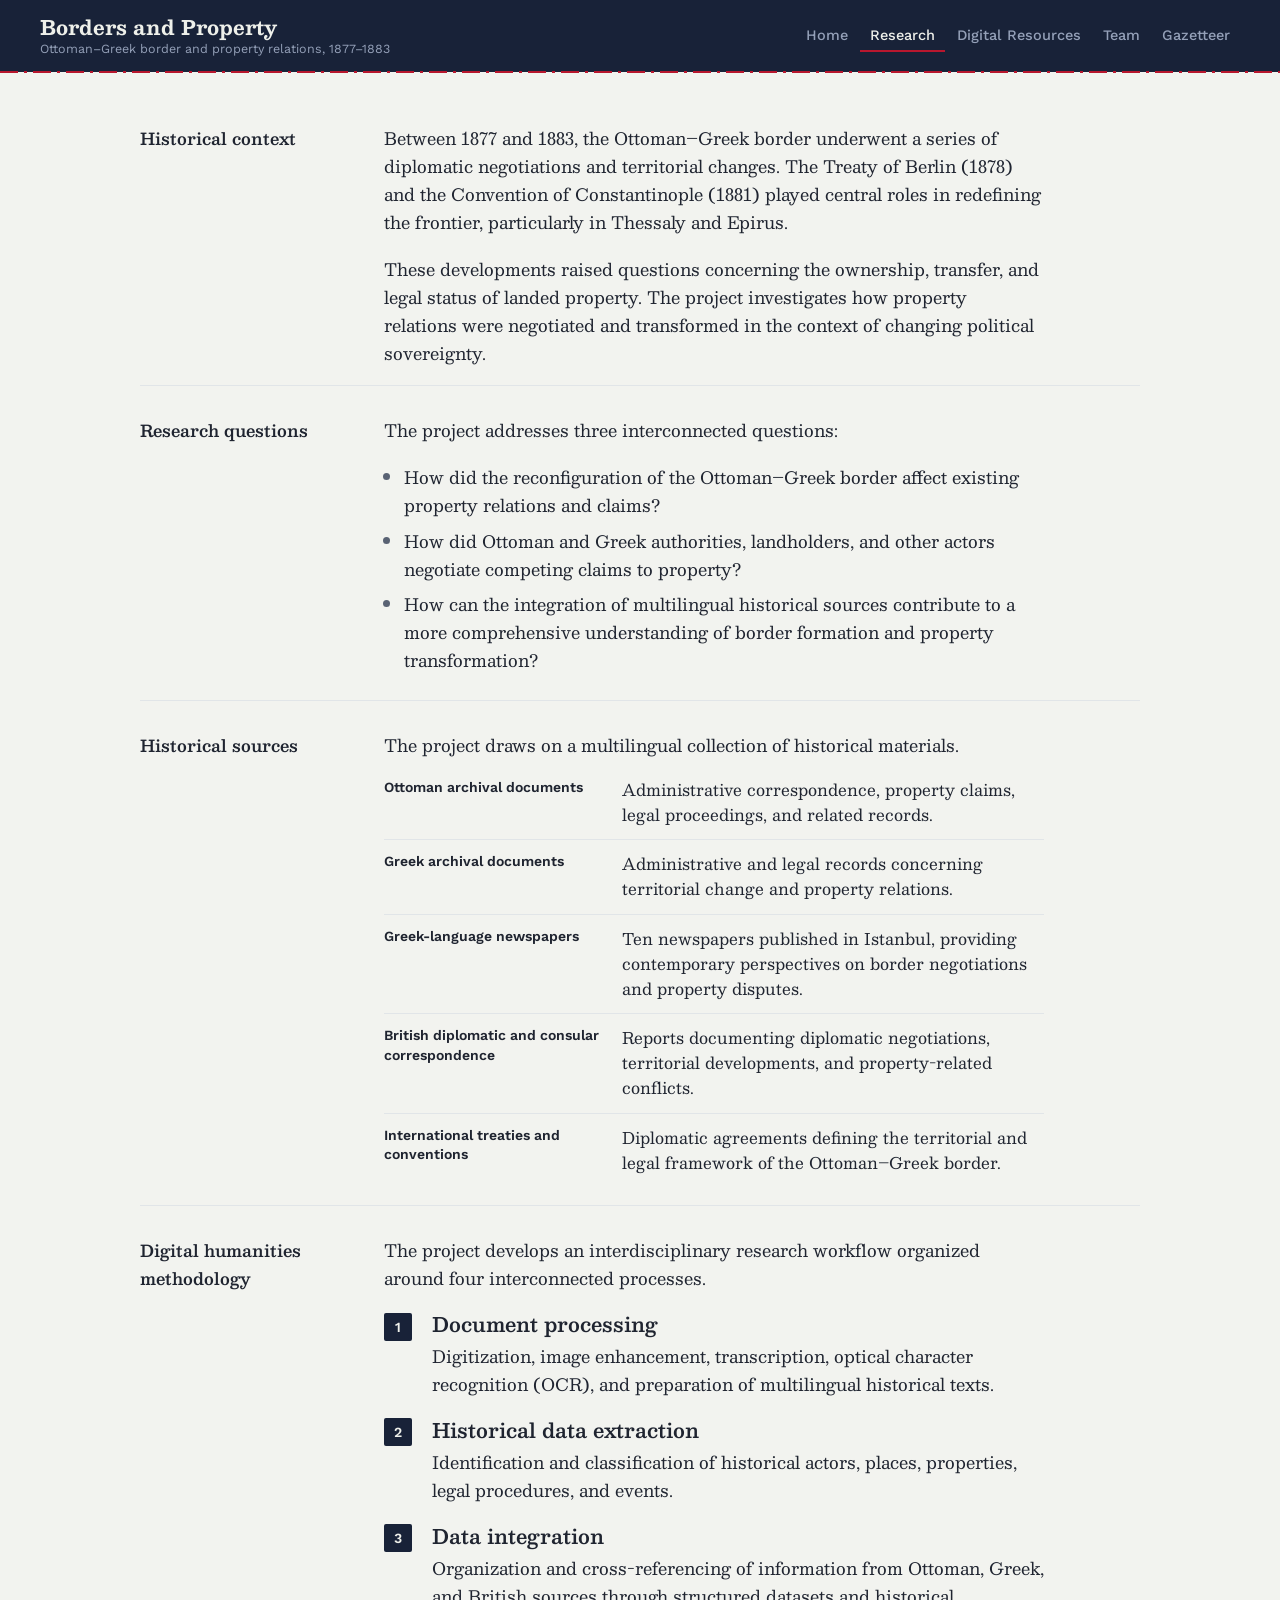
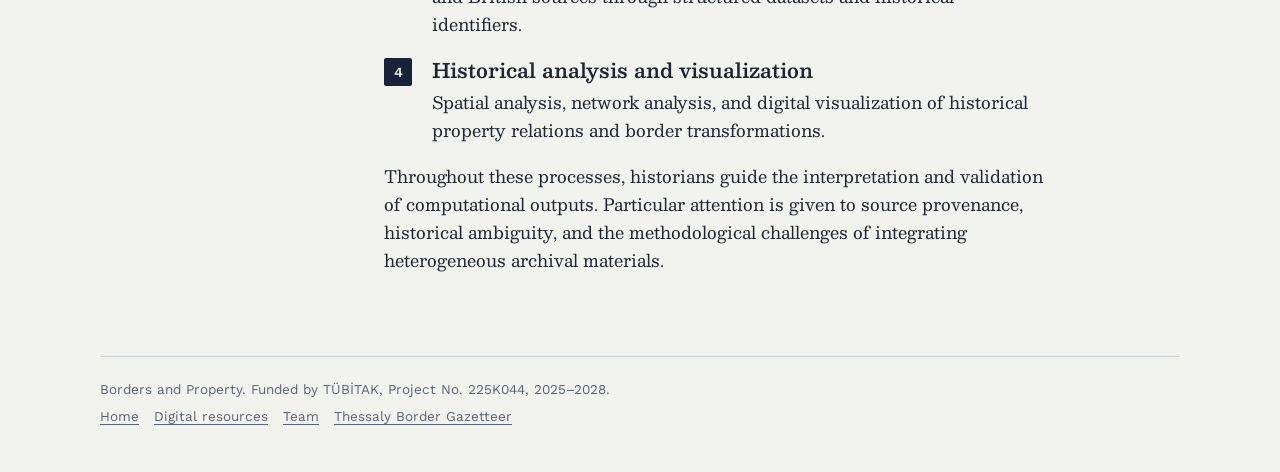
==== research/index.html @ d20c4377 "Build project site from content draft with new visual identity Add Research, Digital Resources and T" ====
<!DOCTYPE html>
<html lang="en">
<head>
  <meta charset="UTF-8">
  <meta name="viewport" content="width=device-width, initial-scale=1.0">
  <title>Research · Borders and Property</title>
  <meta name="description" content="Historical context, research questions, sources and digital humanities methodology of the Borders and Property project.">
  <link rel="preconnect" href="https://fonts.googleapis.com">
  <link rel="preconnect" href="https://fonts.gstatic.com" crossorigin>
  <link href="https://fonts.googleapis.com/css2?family=Besley:ital,wght@0,400..900;1,400..900&family=Work+Sans:ital,wght@0,300..700;1,300..700&display=swap" rel="stylesheet">
  <link rel="stylesheet" href="/site.css">
</head>
<body>

  <header class="app-header">
    <a class="brand" href="/">
      <span class="brand-name">Borders and Property</span>
      <span class="brand-sub">Ottoman–Greek border and property relations, 1877–1883</span>
    </a>
    <nav class="site-nav" aria-label="Site">
      <a href="/">Home</a>
      <a href="/research/" aria-current="page">Research</a>
      <a href="/resources/"><span class="long">Digital </span>Resources</a>
      <a href="/team/">Team</a>
      <a href="/Thessaly-Border-Gazetteer/">Gazetteer</a>
    </nav>
  </header>
  <div class="frontier-line" aria-hidden="true"></div>

  <main class="page">

    <section class="section">
      <h2>Historical context</h2>
      <div class="body">
        <p>Between 1877 and 1883, the Ottoman–Greek border underwent a series of diplomatic negotiations and territorial changes. The Treaty of Berlin (1878) and the Convention of Constantinople (1881) played central roles in redefining the frontier, particularly in Thessaly and Epirus.</p>
        <p>These developments raised questions concerning the ownership, transfer, and legal status of landed property. The project investigates how property relations were negotiated and transformed in the context of changing political sovereignty.</p>
      </div>
    </section>

    <section class="section">
      <h2>Research questions</h2>
      <div class="body">
        <p>The project addresses three interconnected questions:</p>
        <ul>
          <li>How did the reconfiguration of the Ottoman–Greek border affect existing property relations and claims?</li>
          <li>How did Ottoman and Greek authorities, landholders, and other actors negotiate competing claims to property?</li>
          <li>How can the integration of multilingual historical sources contribute to a more comprehensive understanding of border formation and property transformation?</li>
        </ul>
      </div>
    </section>

    <section class="section">
      <h2>Historical sources</h2>
      <div class="body">
        <p>The project draws on a multilingual collection of historical materials.</p>
        <table class="sources">
          <tr><th scope="row">Ottoman archival documents</th><td>Administrative correspondence, property claims, legal proceedings, and related records.</td></tr>
          <tr><th scope="row">Greek archival documents</th><td>Administrative and legal records concerning territorial change and property relations.</td></tr>
          <tr><th scope="row">Greek-language newspapers</th><td>Ten newspapers published in Istanbul, providing contemporary perspectives on border negotiations and property disputes.</td></tr>
          <tr><th scope="row">British diplomatic and consular correspondence</th><td>Reports documenting diplomatic negotiations, territorial developments, and property-related conflicts.</td></tr>
          <tr><th scope="row">International treaties and conventions</th><td>Diplomatic agreements defining the territorial and legal framework of the Ottoman–Greek border.</td></tr>
        </table>
      </div>
    </section>

    <section class="section">
      <h2>Digital humanities methodology</h2>
      <div class="body">
        <p>The project develops an interdisciplinary research workflow organized around four interconnected processes.</p>
        <ol class="workflow">
          <li>
            <h3>Document processing</h3>
            <p>Digitization, image enhancement, transcription, optical character recognition (OCR), and preparation of multilingual historical texts.</p>
          </li>
          <li>
            <h3>Historical data extraction</h3>
            <p>Identification and classification of historical actors, places, properties, legal procedures, and events.</p>
          </li>
          <li>
            <h3>Data integration</h3>
            <p>Organization and cross-referencing of information from Ottoman, Greek, and British sources through structured datasets and historical identifiers.</p>
          </li>
          <li>
            <h3>Historical analysis and visualization</h3>
            <p>Spatial analysis, network analysis, and digital visualization of historical property relations and border transformations.</p>
          </li>
        </ol>
        <p>Throughout these processes, historians guide the interpretation and validation of computational outputs. Particular attention is given to source provenance, historical ambiguity, and the methodological challenges of integrating heterogeneous archival materials.</p>
      </div>
    </section>

  </main>

  <footer class="site-footer">
    <p>Borders and Property. Funded by TÜBİTAK, Project No. 225K044, 2025–2028.</p>
    <p><a href="/">Home</a> &nbsp; <a href="/resources/">Digital resources</a> &nbsp; <a href="/team/">Team</a> &nbsp; <a href="/Thessaly-Border-Gazetteer/">Thessaly Border Gazetteer</a></p>
  </footer>

</body>
</html>
---- site.css ----
/* Borders and Property — shared styles
   Palette: iron-gall ink, document white, carmine boundary line, cobalt wash.
   Type: Besley, a Clarendon (the slab of Victorian official printing and maps) for titles and text;
         Work Sans, drawn after the early British grotesques, for navigation, labels and figures. */

:root{
  --header-h: 72px;

  --paper:        #f2f3ef;
  --sheet:        #ffffff;
  --ink:          #182238;
  --ink-2:        #22304d;
  --on-ink:       #eef0ea;
  --on-ink-soft:  #94a0b8;

  --text:         #1f2430;
  --text-soft:    #596273;
  --rule:         #c9cfd6;
  --rule-soft:    #e1e5e8;

  --frontier:     #b8172e;
  --cobalt:       #2a4d9b;

  --hatch-dark:   repeating-linear-gradient(135deg, var(--ink) 0 1.5px, transparent 1.5px 6px);
  --hatch-light:  repeating-linear-gradient(135deg, rgba(238,240,234,.75) 0 1.5px, transparent 1.5px 6px);

  --serif: "Besley", "Clarendon", "Rockwell", Georgia, serif;
  --sans:  "Work Sans", "Helvetica Neue", Arial, sans-serif;

  --measure: 66ch;
  --gutter: clamp(16px, 4vw, 40px);
}

*{ box-sizing:border-box; }
html{ -webkit-text-size-adjust:100%; }
body{
  margin:0; background:var(--paper); color:var(--text);
  font-family:var(--serif); font-size:17px; line-height:1.65;
  -webkit-font-smoothing:antialiased; text-rendering:optimizeLegibility;
}
a{ color:var(--cobalt); text-decoration:underline; text-decoration-thickness:1px; text-underline-offset:3px; }
a:hover{ color:var(--frontier); }
a:focus-visible, button:focus-visible{ outline:2px solid var(--frontier); outline-offset:3px; }
p{ margin:0 0 1.1em; }
em{ font-style:italic; }

/* ---------- Header: one band shared by every page, including the gazetteer ---------- */
.app-header{
  position:fixed; inset:0 0 auto 0; height:var(--header-h); z-index:2000;
  display:flex; align-items:center; gap:24px;
  padding:0 var(--gutter);
  background:var(--ink); color:var(--on-ink);
}
.brand{ display:flex; flex-direction:column; justify-content:center; min-width:0; text-decoration:none; color:inherit; }
.brand:hover{ color:inherit; }
.brand-name{
  font-family:var(--serif); font-size:20px; font-weight:700; line-height:1.1; letter-spacing:0;
  color:var(--on-ink); white-space:nowrap;
}
.brand-sub{
  margin-top:3px; font-family:var(--sans); font-size:12.5px; line-height:1.2; font-weight:400;
  color:var(--on-ink-soft); white-space:nowrap; overflow:hidden; text-overflow:ellipsis;
}

.site-nav{ margin-left:auto; display:flex; align-items:center; gap:2px; flex:0 0 auto; max-width:100%; }
.site-nav a{
  font-family:var(--sans); font-size:14.5px; font-weight:500; line-height:1;
  color:var(--on-ink-soft); text-decoration:none; white-space:nowrap;
  padding:9px 10px 7px; border-bottom:2px solid transparent;
}
.site-nav a:hover{ color:var(--on-ink); }
.site-nav a[aria-current="page"]{ color:var(--on-ink); border-bottom-color:var(--frontier); }

/* Boundary symbol: the dash-dot line of an international frontier, drawn once on load. */
.frontier-line{
  position:fixed; left:0; right:0; top:calc(var(--header-h) - 1px); height:2px; z-index:2001;
  background:repeating-linear-gradient(to right,
    var(--frontier) 0 18px, transparent 18px 24px,
    var(--frontier) 24px 27px, transparent 27px 33px);
  clip-path:inset(0 100% 0 0);
  animation:draw 1.1s cubic-bezier(.72,0,.2,1) .1s forwards;
}
@keyframes draw{ to{ clip-path:inset(0 0 0 0); } }

/* Narrow screens: brand on one row, navigation on the next. */
@media (max-width:720px){
  :root{ --header-h: 102px; }
  .app-header{ flex-wrap:wrap; align-content:center; gap:6px 12px; padding-top:4px; }
  .brand{ flex:1 1 100%; }
  .brand-sub{ display:none; }
  .site-nav{ margin-left:-8px; overflow-x:auto; scrollbar-width:none; }
  .site-nav::-webkit-scrollbar{ display:none; }
  .site-nav a{ font-size:13.5px; font-stretch:85%; padding:8px 8px 6px; }
  .site-nav .long{ display:none; }
}
@media (max-width:360px){
  .site-nav a{ font-stretch:75%; padding:8px 6px 6px; }
}

/* ---------- Page scaffold ---------- */
.page{ max-width:1080px; margin:0 auto; padding:calc(var(--header-h) + 40px) var(--gutter) 64px; }
.hero + .page{ padding-top:16px; }

/* Side-headed sections: the heading sits in the margin beside its first paragraph,
   the way shoulder-notes do in nineteenth-century treatises. */
.section{
  display:grid; grid-template-columns:200px minmax(0, var(--measure)); column-gap:44px;
  padding:30px 0 18px; border-top:1px solid var(--rule-soft);
}
.section:first-of-type{ border-top:0; padding-top:12px; }
.section > h2{
  grid-column:1; margin:0; font-family:var(--serif); font-weight:600;
  font-size:16.5px; line-height:1.7; color:var(--text);
}
.section > .body{ grid-column:2; min-width:0; }
.body > :last-child{ margin-bottom:0; }
.body h3{ font-family:var(--serif); font-weight:600; font-size:20px; line-height:1.3; margin:1.2em 0 .35em; }
.body h3:first-child{ margin-top:0; }
.body ul{ padding-left:1.2em; margin:0 0 1.1em; }
.body li{ margin-bottom:.45em; }
.body li::marker{ color:var(--text-soft); }

@media (max-width:860px){
  .section{ grid-template-columns:1fr; row-gap:10px; }
  .section > h2, .section > .body{ grid-column:1; }
}

/* Small sans labels used where a word has to act like a caption, not a heading. */
.label{ font-family:var(--sans); font-size:13px; font-weight:500; color:var(--text-soft); }

/* ---------- Home hero ---------- */
.hero{ background:var(--ink); color:var(--on-ink); }
.hero-inner{ max-width:1080px; margin:0 auto; padding:calc(var(--header-h) + 56px) var(--gutter) 52px; }
.hero h1{
  margin:0 0 44px; font-family:var(--serif); font-weight:700;
  font-size:clamp(28px, 4vw, 46px); line-height:1.14; letter-spacing:-.01em; max-width:24ch;
}

/* Project timeline drawn as a map scale bar: surveyed time solid, unsurveyed time hatched. */
.scale{ max-width:420px; font-family:var(--sans); }
.scale-bar{ display:flex; height:12px; border:1px solid var(--on-ink); }
.scale-seg{ flex:1 1 0; position:relative; background:var(--hatch-light); }
.scale-seg + .scale-seg{ border-left:1px solid var(--on-ink); }
.scale-seg .fill{ position:absolute; inset:0 auto 0 0; width:0; background:var(--on-ink); }
.scale-ticks{ position:relative; height:20px; margin:6px 0 0; padding:0; list-style:none; font-size:13px; color:var(--on-ink-soft); font-variant-numeric:tabular-nums; }
.scale-ticks li{ position:absolute; top:0; transform:translateX(-50%); white-space:nowrap; }
.scale-ticks li:first-child{ transform:none; }
.scale-ticks li:last-child{ transform:translateX(-100%); }
.scale-note{ margin:10px 0 0; font-size:14px; color:var(--on-ink); }
.scale-note strong{ font-weight:600; }

/* ---------- Resource status: a three-stage pipeline, the current stage hatched ---------- */
.status{ list-style:none; margin:0 0 18px; padding:0; display:grid; grid-template-columns:repeat(3, 1fr); gap:4px; max-width:300px; }
.status li{ font-family:var(--sans); font-size:12px; line-height:1.3; color:var(--text-soft); white-space:nowrap; }
.status li::before{ content:""; display:block; height:7px; margin-bottom:7px; box-shadow:inset 0 0 0 1px var(--rule); }
.status li.is-done::before{ background:var(--ink); box-shadow:none; }
.status li.is-now::before{ background:var(--hatch-dark); box-shadow:inset 0 0 0 1px var(--ink); }
.status li.is-now{ color:var(--text); font-weight:600; }

/* ---------- Sheets: a white document laid on the desk ---------- */
.sheet{
  background:var(--sheet); border:1px solid var(--rule-soft); border-radius:3px;
  padding:22px 26px 24px; max-width:var(--measure);
}
.sheet h3{ margin:0 0 4px; }
.sheet .status{ margin:8px 0 16px; }

.btn{
  display:inline-block; font-family:var(--sans); font-size:15px; font-weight:600; line-height:1;
  color:var(--on-ink); background:var(--ink); text-decoration:none;
  padding:11px 16px 10px; border-radius:3px; border:1px solid var(--ink);
}
.btn:hover{ color:var(--on-ink); background:var(--ink-2); }

/* ---------- Tables ---------- */
.sources{ width:100%; border-collapse:collapse; margin:0 0 1.1em; }
.sources th, .sources td{ text-align:left; vertical-align:top; padding:12px 0; border-top:1px solid var(--rule-soft); }
.sources th{ font-family:var(--sans); font-size:14px; font-weight:600; color:var(--text); width:36%; padding-right:20px; line-height:1.4; }
.sources td{ font-size:16px; line-height:1.55; }
.sources tr:first-child th, .sources tr:first-child td{ border-top:0; padding-top:0; }

/* ---------- Numbered workflow (a real sequence) ---------- */
.workflow{ list-style:none; margin:0 0 1.1em; padding:0; counter-reset:step; }
.workflow li{ position:relative; padding-left:48px; margin-bottom:1em; counter-increment:step; }
.workflow li::before{
  content:counter(step); position:absolute; left:0; top:.1em;
  font-family:var(--sans); font-size:14px; font-weight:600; color:var(--on-ink);
  background:var(--ink); width:28px; height:28px; line-height:28px; text-align:center; border-radius:2px;
}
.workflow h3{ margin:0 0 .25em; }

/* ---------- Footer ---------- */
.site-footer{ border-top:1px solid var(--rule); margin:0 var(--gutter); padding:22px 0 40px; max-width:1080px; }
@media (min-width:1160px){ .site-footer{ margin:0 auto; } }
.site-footer p{ margin:0 0 6px; font-family:var(--sans); font-size:13.5px; color:var(--text-soft); line-height:1.5; }
.site-footer a{ color:var(--text-soft); }

/* Placeholders the project team still has to fill in. Visible on purpose. */
.todo{ background:#fff3c4; color:#5a4500; padding:0 .3em; border-radius:2px; font-family:var(--sans); font-size:.9em; }

@media (prefers-reduced-motion: reduce){
  .frontier-line{ animation:none; clip-path:inset(0 0 0 0); }
}
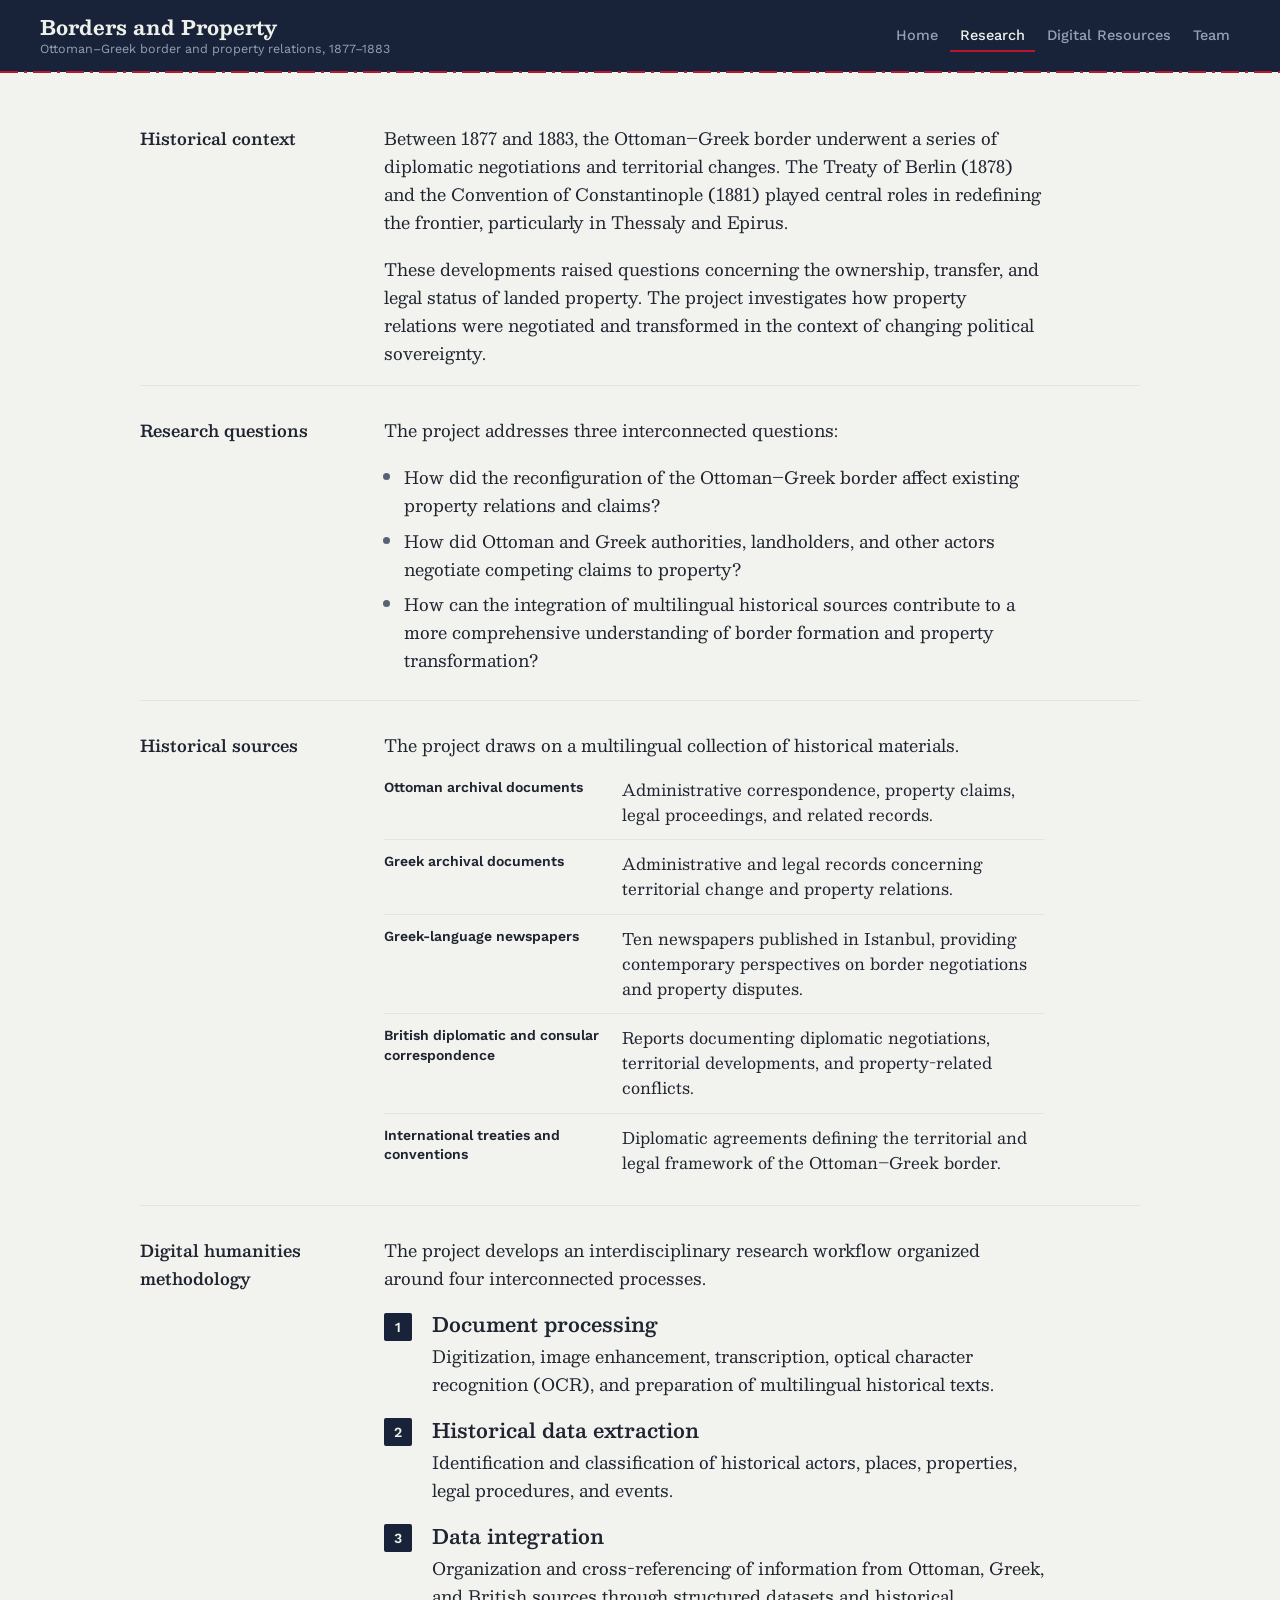
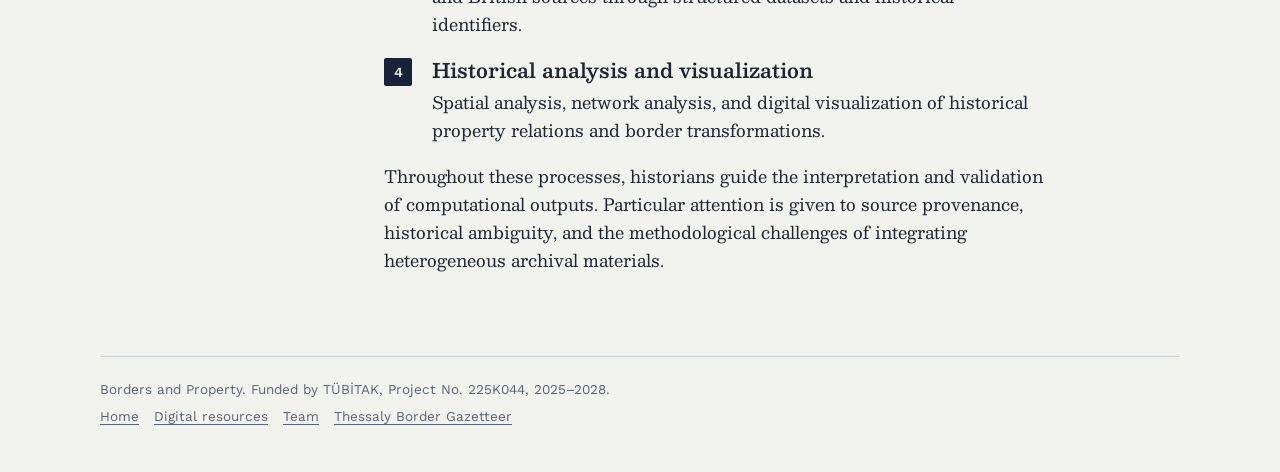
==== commit 374033f9: "Remove Gazetteer tab from header navigation" ====
--- a/research/index.html
+++ b/research/index.html
@@ -22,7 +22,6 @@
       <a href="/research/" aria-current="page">Research</a>
       <a href="/resources/"><span class="long">Digital </span>Resources</a>
       <a href="/team/">Team</a>
-      <a href="/Thessaly-Border-Gazetteer/">Gazetteer</a>
     </nav>
   </header>
   <div class="frontier-line" aria-hidden="true"></div>
--- a/site.css
+++ b/site.css
@@ -69,7 +69,7 @@
   padding:9px 10px 7px; border-bottom:2px solid transparent;
 }
 .site-nav a:hover{ color:var(--on-ink); }
-.site-nav a[aria-current="page"]{ color:var(--on-ink); border-bottom-color:var(--frontier); }
+.site-nav a[aria-current]{ color:var(--on-ink); border-bottom-color:var(--frontier); }
 
 /* Boundary symbol: the dash-dot line of an international frontier, drawn once on load. */
 .frontier-line{
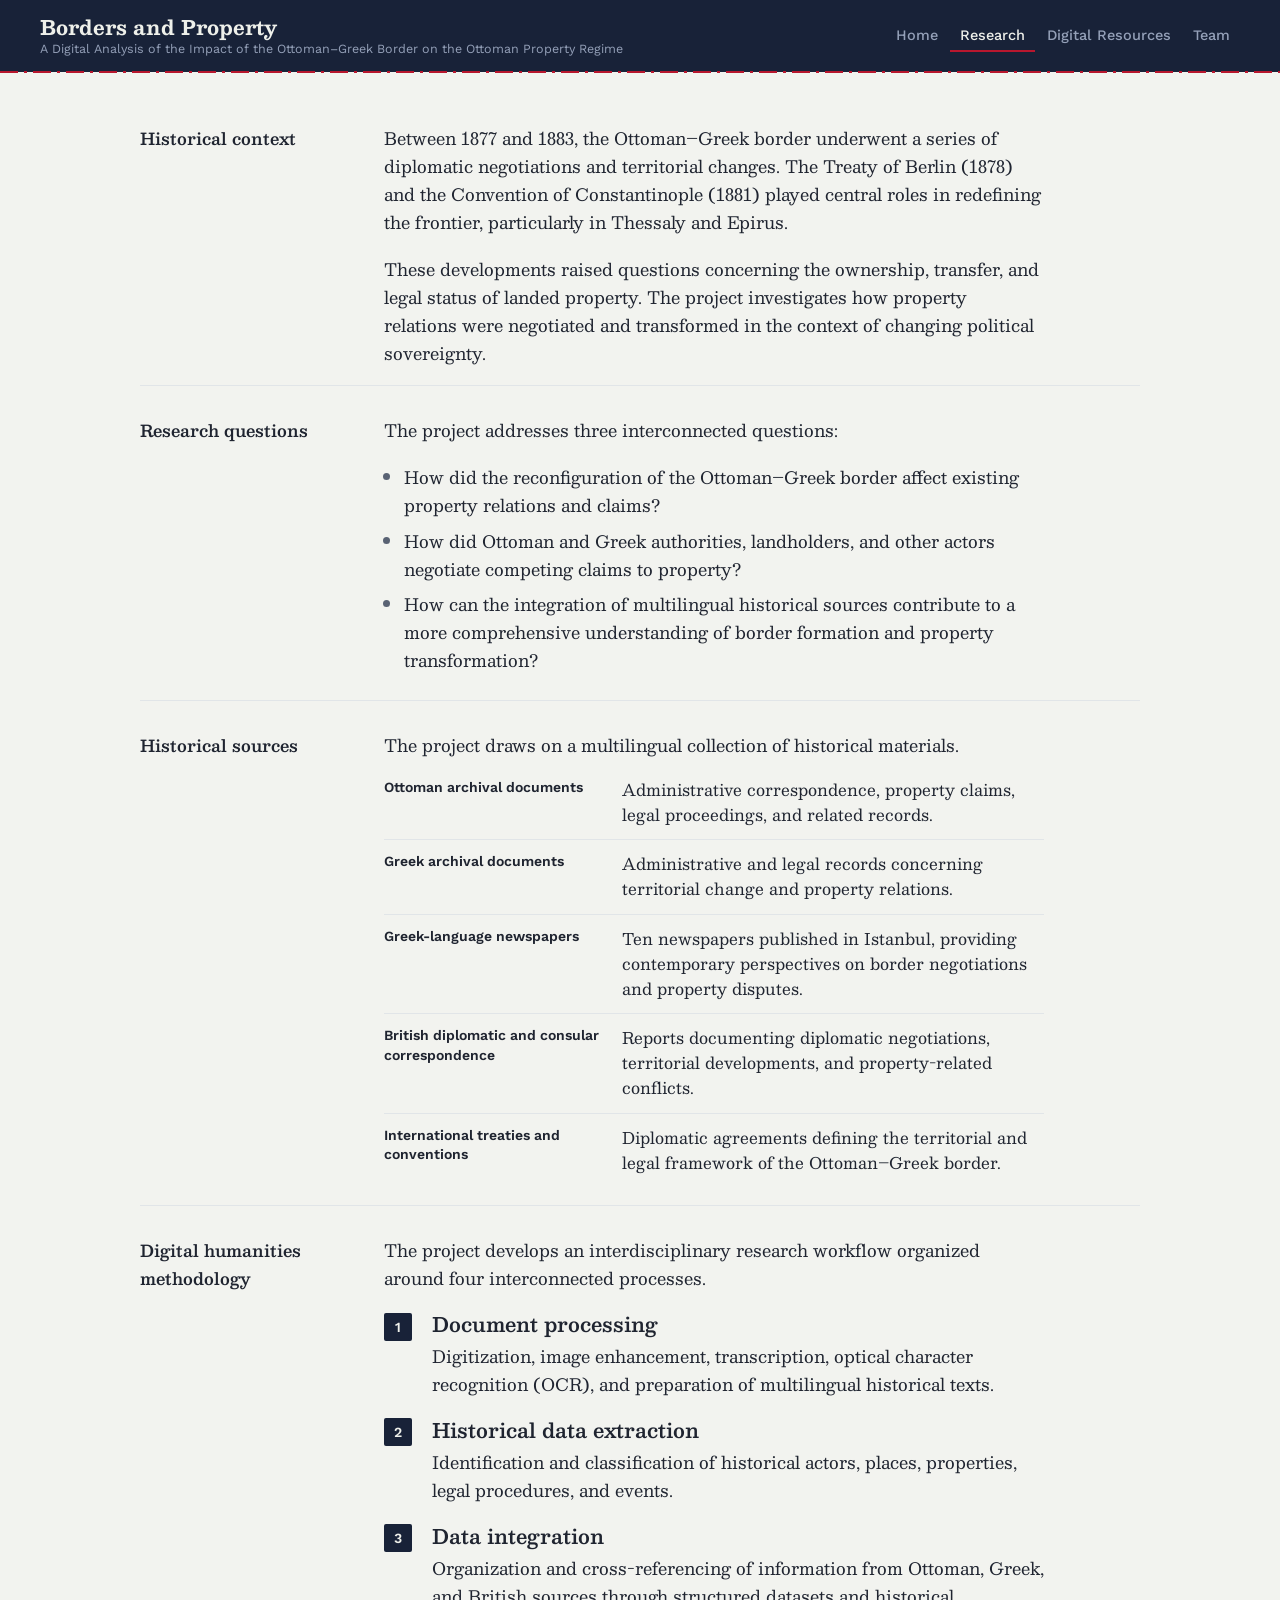
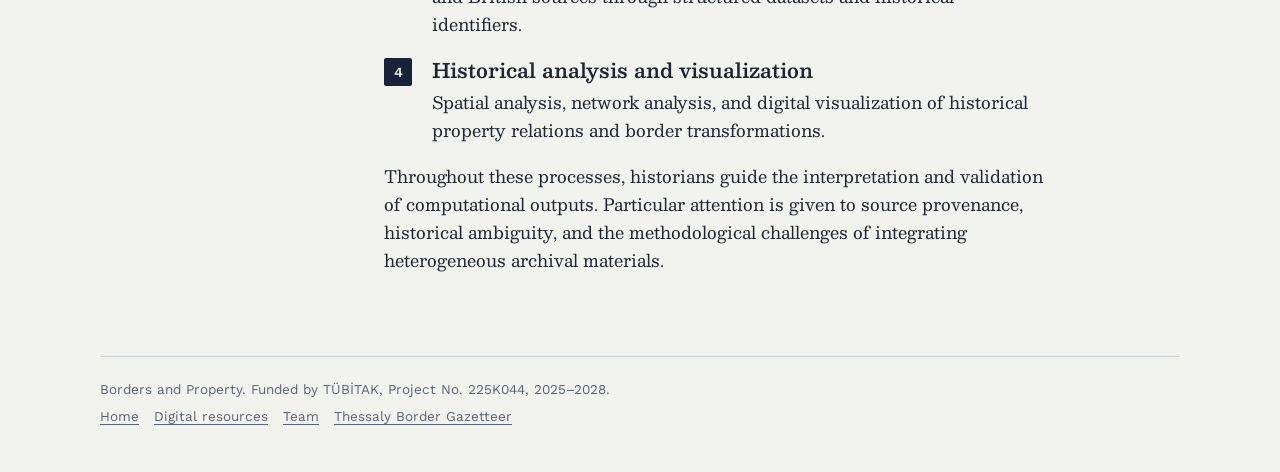
==== commit 55d35139: "Use the official project title in hero, header and metadata" ====
--- a/research/index.html
+++ b/research/index.html
@@ -15,7 +15,7 @@
   <header class="app-header">
     <a class="brand" href="/">
       <span class="brand-name">Borders and Property</span>
-      <span class="brand-sub">Ottoman–Greek border and property relations, 1877–1883</span>
+      <span class="brand-sub">A Digital Analysis of the Impact of the Ottoman–Greek Border on the Ottoman Property Regime</span>
     </a>
     <nav class="site-nav" aria-label="Site">
       <a href="/">Home</a>
--- a/site.css
+++ b/site.css
@@ -133,7 +133,11 @@
 .hero-inner{ max-width:1080px; margin:0 auto; padding:calc(var(--header-h) + 56px) var(--gutter) 52px; }
 .hero h1{
   margin:0 0 44px; font-family:var(--serif); font-weight:700;
-  font-size:clamp(28px, 4vw, 46px); line-height:1.14; letter-spacing:-.01em; max-width:24ch;
+  font-size:clamp(34px, 4.6vw, 56px); line-height:1.08; letter-spacing:-.01em;
+}
+.hero .title-sub{
+  display:block; margin-top:12px; font-weight:400; letter-spacing:0;
+  font-size:clamp(18px, 2vw, 26px); line-height:1.3; max-width:36ch;
 }
 
 /* Project timeline drawn as a map scale bar: surveyed time solid, unsurveyed time hatched. */
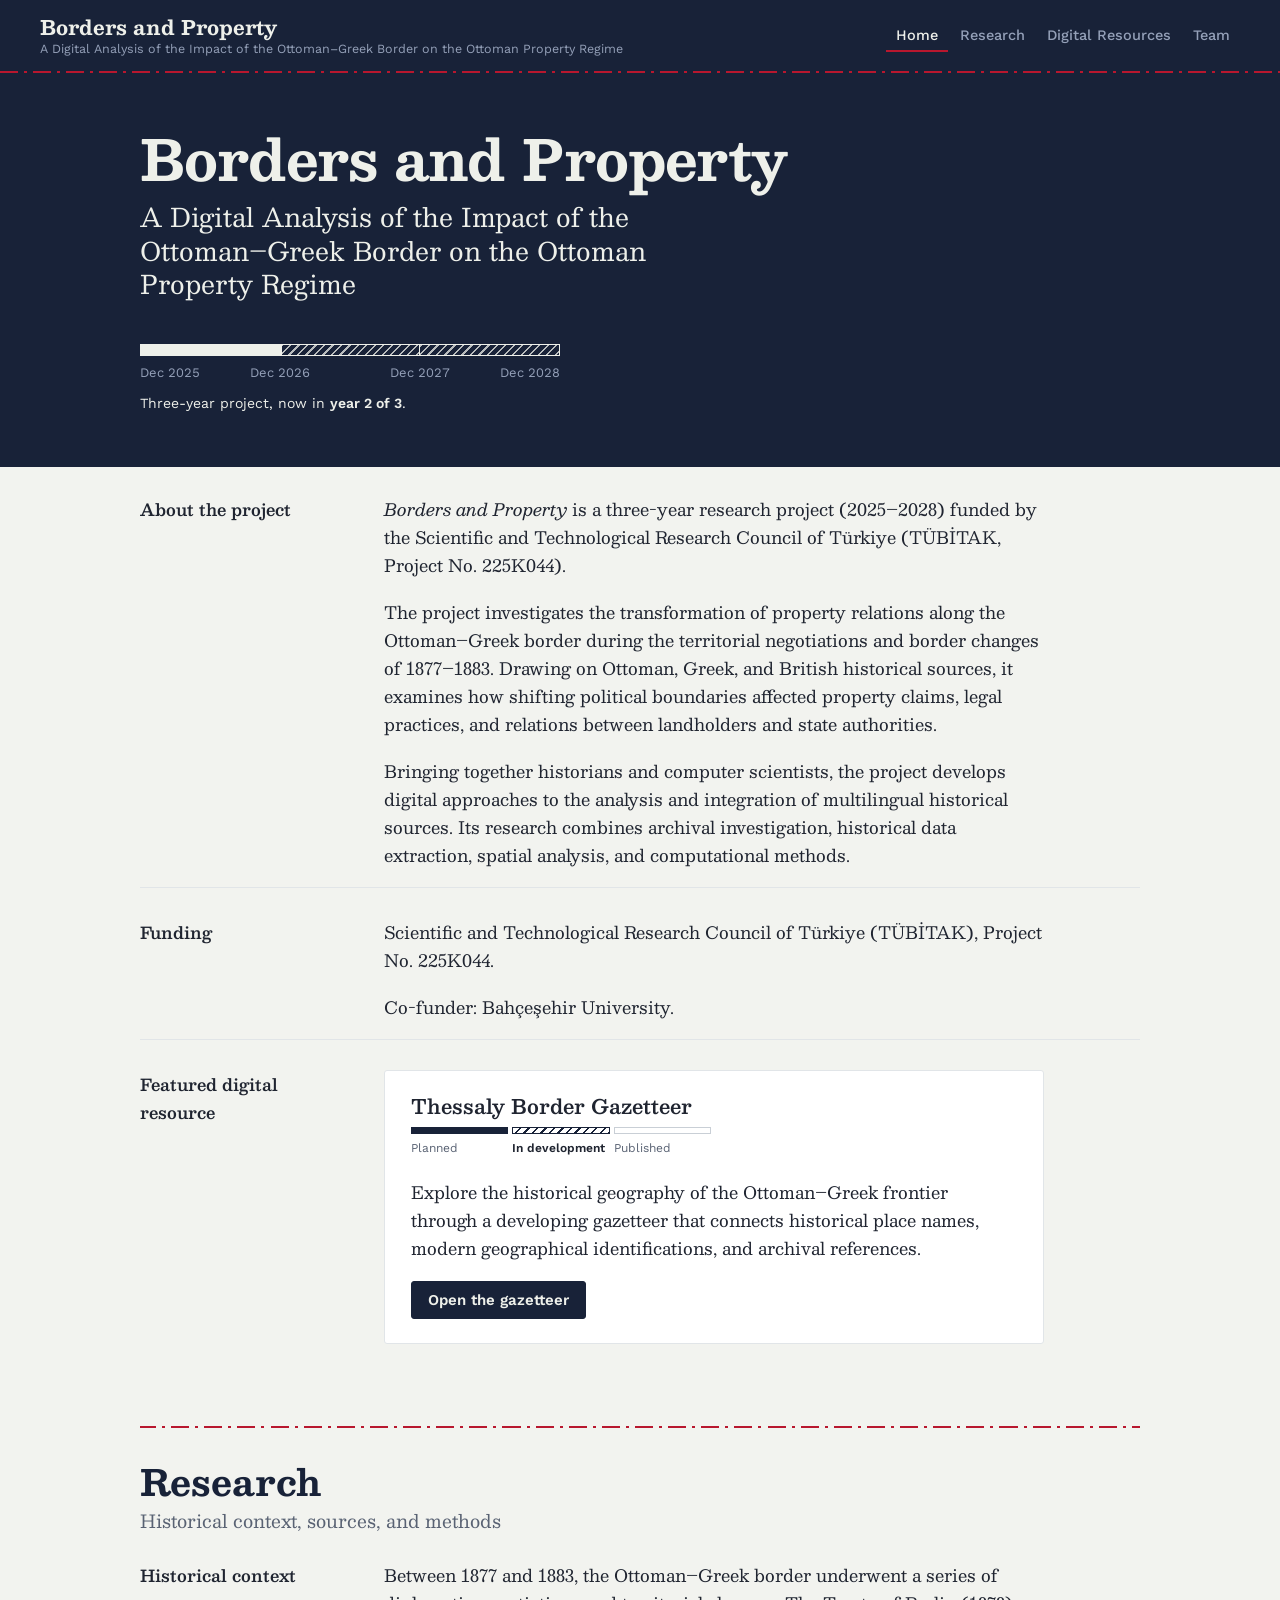
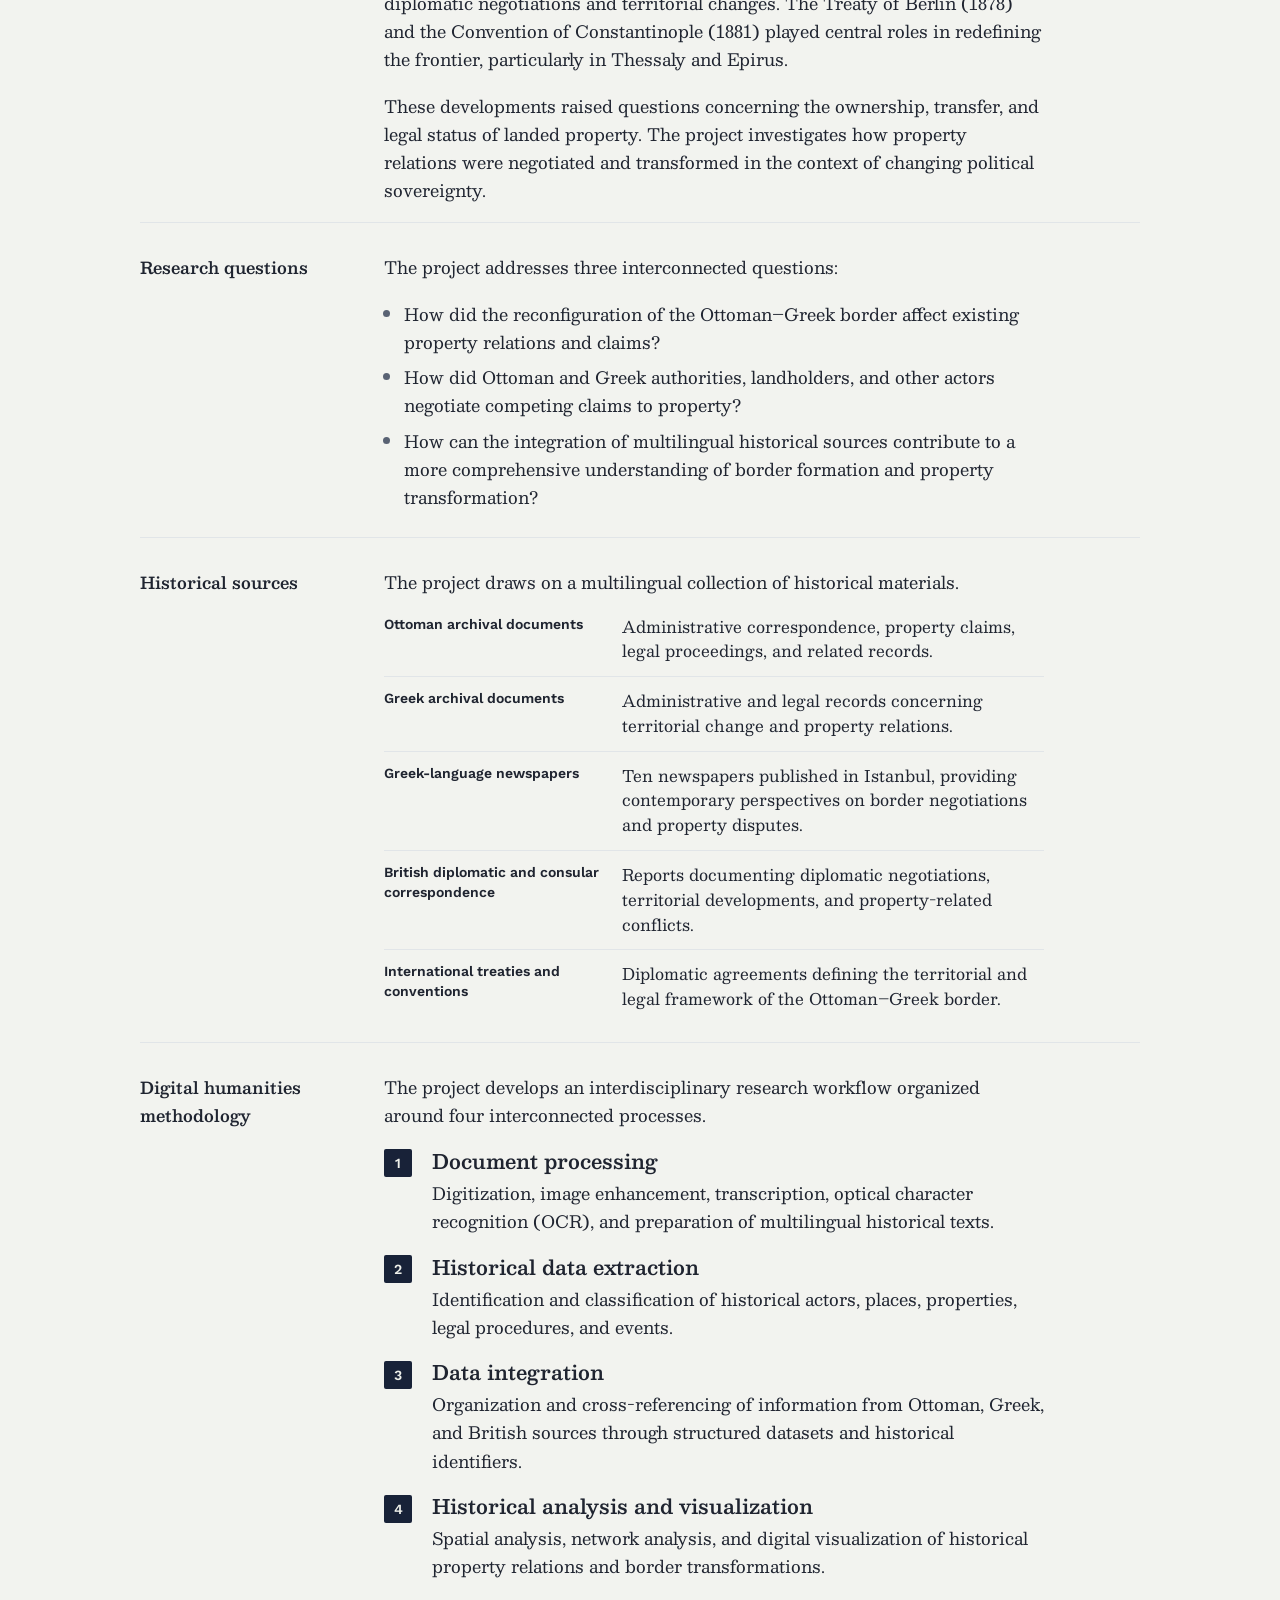
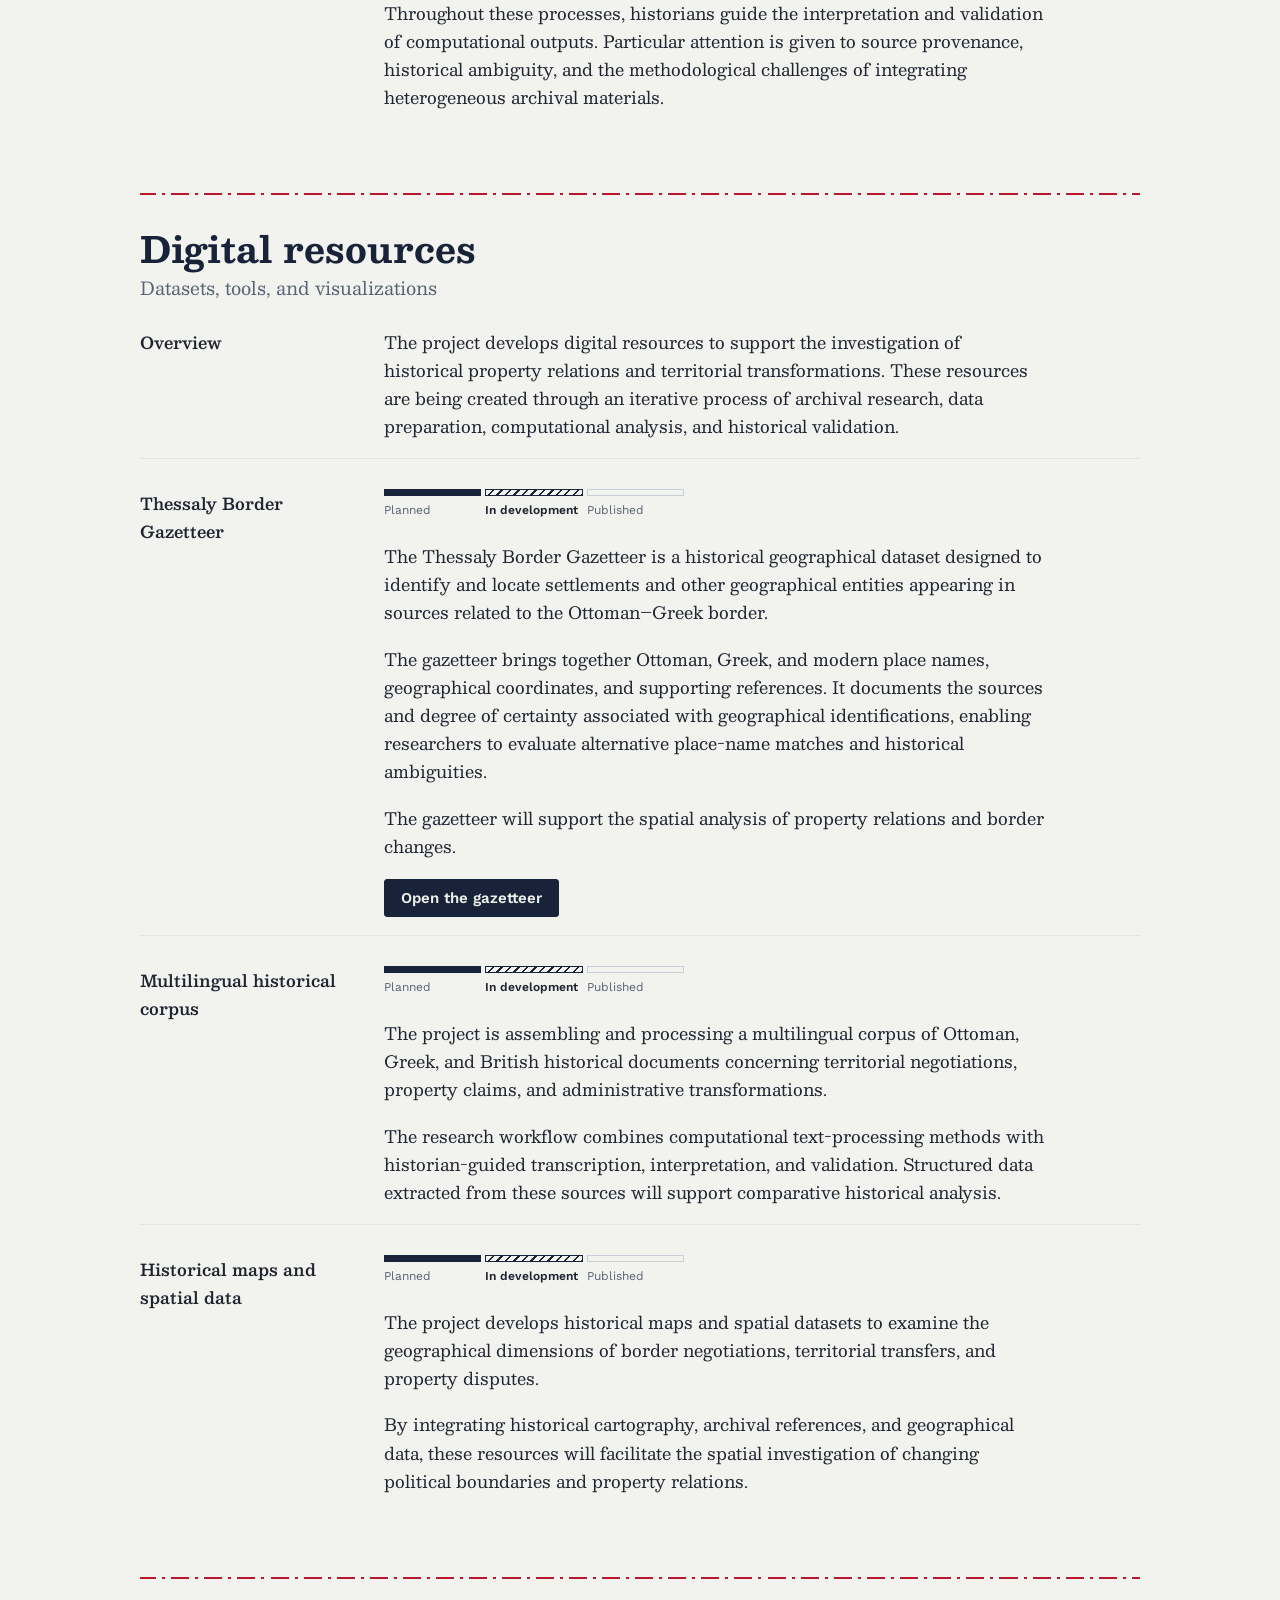
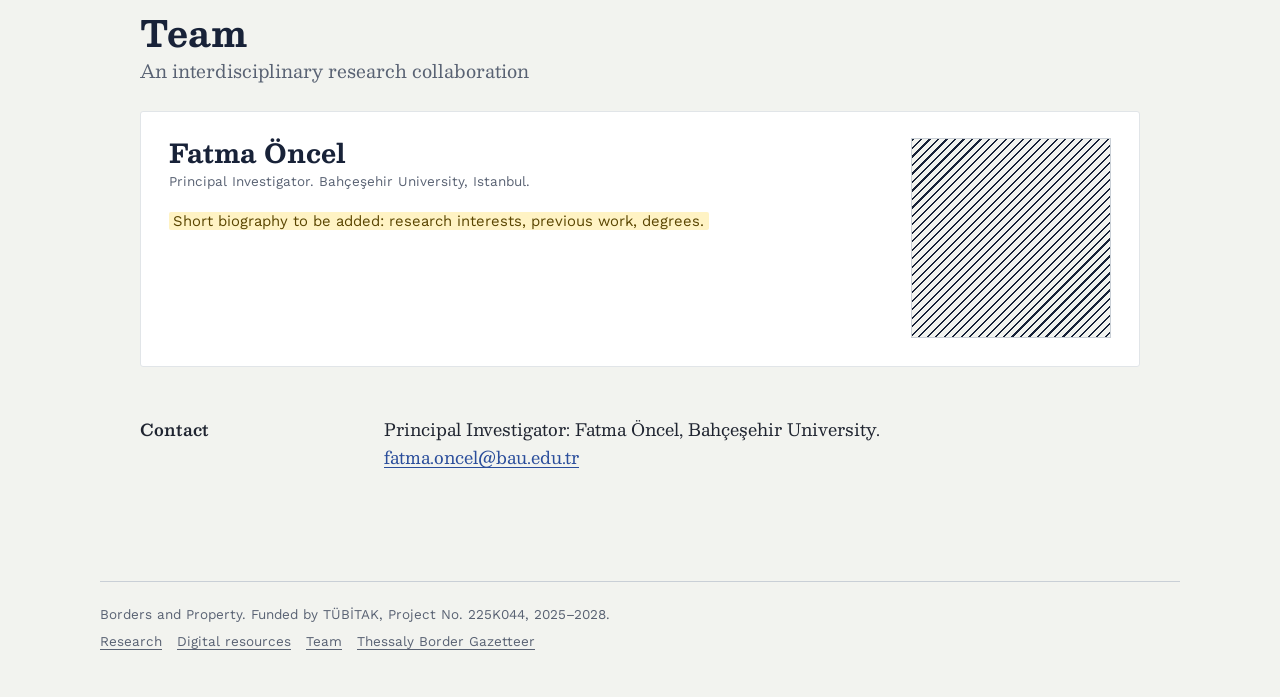
==== commit ea9a91d5: "Merge sections into a single scrolling page with scroll-aware navigation Old /research/, /resources/" ====
--- a/research/index.html
+++ b/research/index.html
@@ -2,98 +2,13 @@
 <html lang="en">
 <head>
   <meta charset="UTF-8">
-  <meta name="viewport" content="width=device-width, initial-scale=1.0">
-  <title>Research · Borders and Property</title>
-  <meta name="description" content="Historical context, research questions, sources and digital humanities methodology of the Borders and Property project.">
-  <link rel="preconnect" href="https://fonts.googleapis.com">
-  <link rel="preconnect" href="https://fonts.gstatic.com" crossorigin>
-  <link href="https://fonts.googleapis.com/css2?family=Besley:ital,wght@0,400..900;1,400..900&family=Work+Sans:ital,wght@0,300..700;1,300..700&display=swap" rel="stylesheet">
-  <link rel="stylesheet" href="/site.css">
+  <title>Borders and Property</title>
+  <meta name="robots" content="noindex">
+  <link rel="canonical" href="https://borders-and-property.github.io/#research">
+  <meta http-equiv="refresh" content="0; url=/#research">
+  <script>location.replace('/#research');</script>
 </head>
 <body>
-
-  <header class="app-header">
-    <a class="brand" href="/">
-      <span class="brand-name">Borders and Property</span>
-      <span class="brand-sub">A Digital Analysis of the Impact of the Ottoman–Greek Border on the Ottoman Property Regime</span>
-    </a>
-    <nav class="site-nav" aria-label="Site">
-      <a href="/">Home</a>
-      <a href="/research/" aria-current="page">Research</a>
-      <a href="/resources/"><span class="long">Digital </span>Resources</a>
-      <a href="/team/">Team</a>
-    </nav>
-  </header>
-  <div class="frontier-line" aria-hidden="true"></div>
-
-  <main class="page">
-
-    <section class="section">
-      <h2>Historical context</h2>
-      <div class="body">
-        <p>Between 1877 and 1883, the Ottoman–Greek border underwent a series of diplomatic negotiations and territorial changes. The Treaty of Berlin (1878) and the Convention of Constantinople (1881) played central roles in redefining the frontier, particularly in Thessaly and Epirus.</p>
-        <p>These developments raised questions concerning the ownership, transfer, and legal status of landed property. The project investigates how property relations were negotiated and transformed in the context of changing political sovereignty.</p>
-      </div>
-    </section>
-
-    <section class="section">
-      <h2>Research questions</h2>
-      <div class="body">
-        <p>The project addresses three interconnected questions:</p>
-        <ul>
-          <li>How did the reconfiguration of the Ottoman–Greek border affect existing property relations and claims?</li>
-          <li>How did Ottoman and Greek authorities, landholders, and other actors negotiate competing claims to property?</li>
-          <li>How can the integration of multilingual historical sources contribute to a more comprehensive understanding of border formation and property transformation?</li>
-        </ul>
-      </div>
-    </section>
-
-    <section class="section">
-      <h2>Historical sources</h2>
-      <div class="body">
-        <p>The project draws on a multilingual collection of historical materials.</p>
-        <table class="sources">
-          <tr><th scope="row">Ottoman archival documents</th><td>Administrative correspondence, property claims, legal proceedings, and related records.</td></tr>
-          <tr><th scope="row">Greek archival documents</th><td>Administrative and legal records concerning territorial change and property relations.</td></tr>
-          <tr><th scope="row">Greek-language newspapers</th><td>Ten newspapers published in Istanbul, providing contemporary perspectives on border negotiations and property disputes.</td></tr>
-          <tr><th scope="row">British diplomatic and consular correspondence</th><td>Reports documenting diplomatic negotiations, territorial developments, and property-related conflicts.</td></tr>
-          <tr><th scope="row">International treaties and conventions</th><td>Diplomatic agreements defining the territorial and legal framework of the Ottoman–Greek border.</td></tr>
-        </table>
-      </div>
-    </section>
-
-    <section class="section">
-      <h2>Digital humanities methodology</h2>
-      <div class="body">
-        <p>The project develops an interdisciplinary research workflow organized around four interconnected processes.</p>
-        <ol class="workflow">
-          <li>
-            <h3>Document processing</h3>
-            <p>Digitization, image enhancement, transcription, optical character recognition (OCR), and preparation of multilingual historical texts.</p>
-          </li>
-          <li>
-            <h3>Historical data extraction</h3>
-            <p>Identification and classification of historical actors, places, properties, legal procedures, and events.</p>
-          </li>
-          <li>
-            <h3>Data integration</h3>
-            <p>Organization and cross-referencing of information from Ottoman, Greek, and British sources through structured datasets and historical identifiers.</p>
-          </li>
-          <li>
-            <h3>Historical analysis and visualization</h3>
-            <p>Spatial analysis, network analysis, and digital visualization of historical property relations and border transformations.</p>
-          </li>
-        </ol>
-        <p>Throughout these processes, historians guide the interpretation and validation of computational outputs. Particular attention is given to source provenance, historical ambiguity, and the methodological challenges of integrating heterogeneous archival materials.</p>
-      </div>
-    </section>
-
-  </main>
-
-  <footer class="site-footer">
-    <p>Borders and Property. Funded by TÜBİTAK, Project No. 225K044, 2025–2028.</p>
-    <p><a href="/">Home</a> &nbsp; <a href="/resources/">Digital resources</a> &nbsp; <a href="/team/">Team</a> &nbsp; <a href="/Thessaly-Border-Gazetteer/">Thessaly Border Gazetteer</a></p>
-  </footer>
-
+  <p>This section has moved. <a href="/#research">Continue to Borders and Property</a>.</p>
 </body>
 </html>
